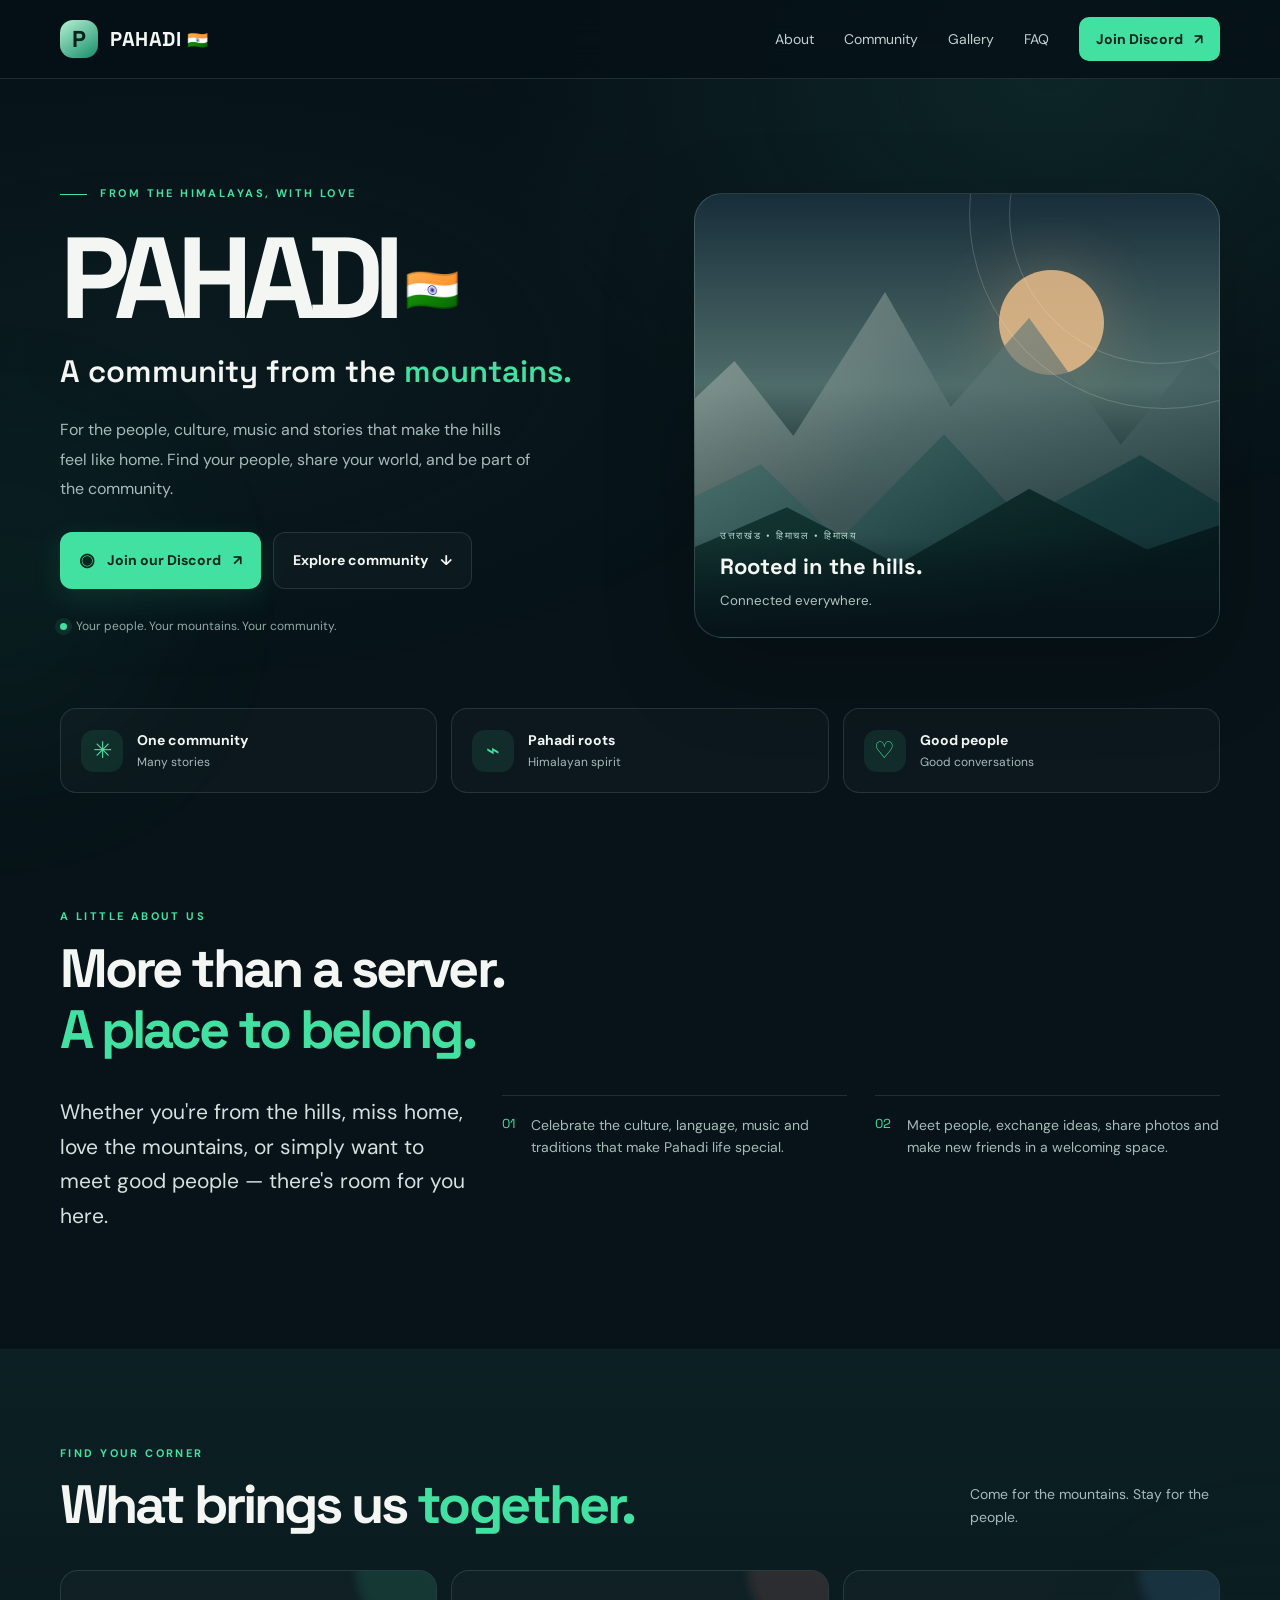
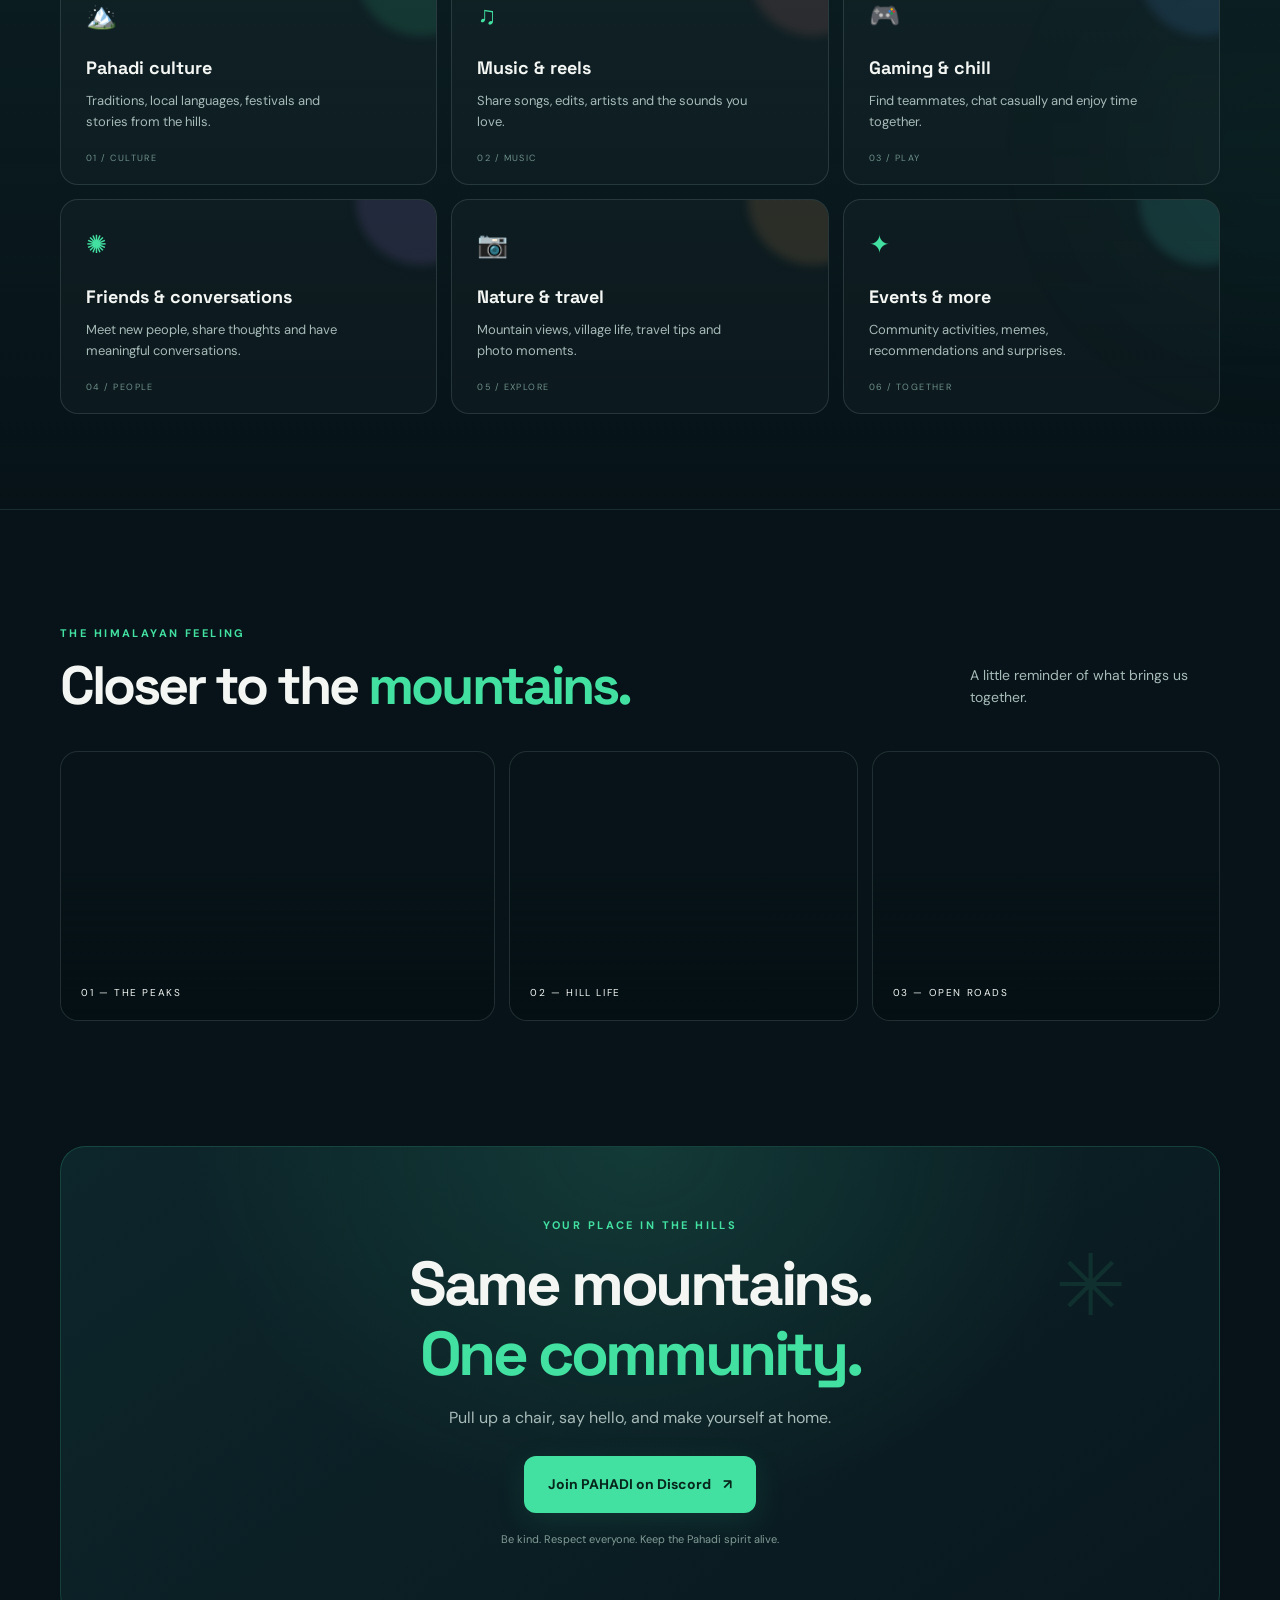
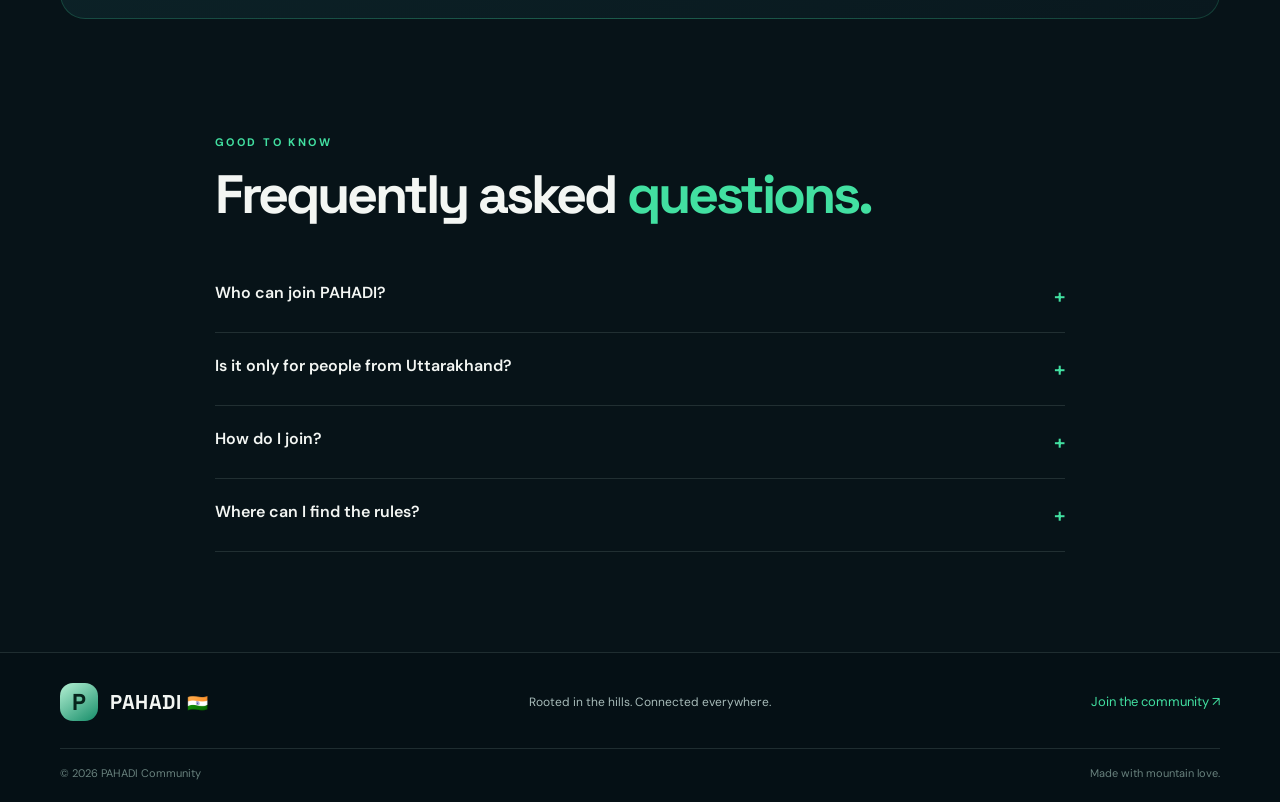
==== index.html @ 79a739f1 "Add files via upload" ====
<!doctype html>
<html lang="en">
<head>
  <meta charset="utf-8">
  <meta name="viewport" content="width=device-width, initial-scale=1">
  <title>PAHADI 🇮🇳 — A Community from the Mountains</title>
  <meta name="description" content="Join PAHADI 🇮🇳, a friendly Discord community for people who love Pahadi culture, the Himalayas, music, gaming, and good conversations.">
  <meta name="keywords" content="Pahadi Discord, Pahadi community, Uttarakhand Discord, Himachal community, Himalayan culture, Indian Discord server">
  <meta name="author" content="PAHADI Community">
  <meta name="theme-color" content="#07151b">
  <meta name="robots" content="index, follow">
  <link rel="canonical" href="https://YOUR-USERNAME.github.io/YOUR-REPOSITORY/">
  <meta property="og:type" content="website">
  <meta property="og:title" content="PAHADI 🇮🇳 — A Community from the Mountains">
  <meta property="og:description" content="Same people. Same mountains. One community. Join PAHADI on Discord.">
  <meta property="og:url" content="https://YOUR-USERNAME.github.io/YOUR-REPOSITORY/">
  <meta property="og:image" content="https://images.unsplash.com/photo-1464822759023-fed622ff2c3b?auto=format&fit=crop&w=1200&q=85">
  <meta name="twitter:card" content="summary_large_image">
  <link rel="preconnect" href="https://images.unsplash.com">
  <link rel="preconnect" href="https://fonts.googleapis.com">
  <link rel="preconnect" href="https://fonts.gstatic.com" crossorigin>
  <link href="https://fonts.googleapis.com/css2?family=DM+Sans:wght@400;500;600;700&family=Space+Grotesk:wght@400;500;600;700&display=swap" rel="stylesheet">
  <link rel="stylesheet" href="style.css">
  <script type="application/ld+json">
  {
    "@context":"https://schema.org",
    "@type":"Organization",
    "name":"PAHADI Discord Community",
    "description":"A community for people who love Pahadi culture, the Himalayas, music, gaming, and friendly conversations.",
    "url":"https://YOUR-USERNAME.github.io/YOUR-REPOSITORY/",
    "sameAs":["https://discord.gg/pahadi"]
  }
  </script>
</head>
<body>
  <div class="ambient ambient-one"></div><div class="ambient ambient-two"></div>
  <header class="nav-wrap">
    <nav class="nav container" aria-label="Main navigation">
      <a class="brand" href="#home" aria-label="PAHADI home">
        <span class="brand-mark">P</span><span>PAHADI <span class="flag">🇮🇳</span></span>
      </a>
      <button class="menu-toggle" aria-label="Toggle navigation" aria-expanded="false">☰</button>
      <div class="nav-links">
        <a href="#about">About</a><a href="#community">Community</a><a href="#gallery">Gallery</a><a href="#faq">FAQ</a>
        <a class="nav-join" href="https://discord.gg/pahadi" target="_blank" rel="noopener noreferrer">Join Discord <span>↗</span></a>
      </div>
    </nav>
  </header>

  <main>
    <section class="hero container" id="home">
      <div class="hero-copy">
        <div class="eyebrow"><span class="eyebrow-line"></span> FROM THE HIMALAYAS, WITH LOVE</div>
        <h1>PAHADI<span class="hero-flag"> 🇮🇳</span></h1>
        <p class="hero-subtitle">A community from the <span>mountains.</span></p>
        <p class="hero-text">For the people, culture, music and stories that make the hills feel like home. Find your people, share your world, and be part of the community.</p>
        <div class="hero-actions">
          <a class="button button-primary" href="https://discord.gg/pahadi" target="_blank" rel="noopener noreferrer"><span class="discord-icon">◉</span> Join our Discord <span>↗</span></a>
          <a class="button button-ghost" href="#about">Explore community <span>↓</span></a>
        </div>
        <div class="hero-note"><span class="pulse-dot"></span> Your people. Your mountains. Your community.</div>
      </div>
      <div class="hero-art" role="img" aria-label="Illustration of Himalayan mountains at dusk">
        <div class="sun"></div><div class="mountain mountain-back"></div><div class="mountain mountain-mid"></div><div class="mountain mountain-front"></div>
        <div class="forest"></div>
        <div class="hero-art-label"><span>उत्तराखंड • हिमाचल • हिमालय</span><strong>Rooted in the hills.</strong><small>Connected everywhere.</small></div>
        <div class="art-orbit orbit-one"></div><div class="art-orbit orbit-two"></div>
      </div>
      <div class="hero-bottom">
        <div><span class="stat-icon">✳</span><span><strong>One community</strong><small>Many stories</small></span></div>
        <div><span class="stat-icon">⌁</span><span><strong>Pahadi roots</strong><small>Himalayan spirit</small></span></div>
        <div><span class="stat-icon">♡</span><span><strong>Good people</strong><small>Good conversations</small></span></div>
      </div>
    </section>

    <section class="section container" id="about">
      <div class="section-heading"><div class="eyebrow">A LITTLE ABOUT US</div><h2>More than a server.<br><span>A place to belong.</span></h2></div>
      <div class="about-grid">
        <p class="about-lead">Whether you're from the hills, miss home, love the mountains, or simply want to meet good people — there's room for you here.</p>
        <div class="about-detail"><span class="detail-number">01</span><p>Celebrate the culture, language, music and traditions that make Pahadi life special.</p></div>
        <div class="about-detail"><span class="detail-number">02</span><p>Meet people, exchange ideas, share photos and make new friends in a welcoming space.</p></div>
      </div>
    </section>

    <section class="section community-section" id="community">
      <div class="container">
        <div class="section-heading section-heading-row"><div><div class="eyebrow">FIND YOUR CORNER</div><h2>What brings us <span>together.</span></h2></div><p>Come for the mountains. Stay for the people.</p></div>
        <div class="feature-grid">
          <article class="feature-card feature-culture"><span class="feature-emoji">🏔️</span><h3>Pahadi culture</h3><p>Traditions, local languages, festivals and stories from the hills.</p><span class="feature-index">01 / CULTURE</span></article>
          <article class="feature-card feature-music"><span class="feature-emoji">♫</span><h3>Music & reels</h3><p>Share songs, edits, artists and the sounds you love.</p><span class="feature-index">02 / MUSIC</span></article>
          <article class="feature-card feature-gaming"><span class="feature-emoji">🎮</span><h3>Gaming & chill</h3><p>Find teammates, chat casually and enjoy time together.</p><span class="feature-index">03 / PLAY</span></article>
          <article class="feature-card feature-friends"><span class="feature-emoji">✺</span><h3>Friends & conversations</h3><p>Meet new people, share thoughts and have meaningful conversations.</p><span class="feature-index">04 / PEOPLE</span></article>
          <article class="feature-card feature-nature"><span class="feature-emoji">📷</span><h3>Nature & travel</h3><p>Mountain views, village life, travel tips and photo moments.</p><span class="feature-index">05 / EXPLORE</span></article>
          <article class="feature-card feature-events"><span class="feature-emoji">✦</span><h3>Events & more</h3><p>Community activities, memes, recommendations and surprises.</p><span class="feature-index">06 / TOGETHER</span></article>
        </div>
      </div>
    </section>

    <section class="gallery-section section container" id="gallery">
      <div class="section-heading section-heading-row"><div><div class="eyebrow">THE HIMALAYAN FEELING</div><h2>Closer to the <span>mountains.</span></h2></div><p>A little reminder of what brings us together.</p></div>
      <div class="gallery-grid">
        <div class="gallery-photo photo-one"><span>01 — THE PEAKS</span></div>
        <div class="gallery-photo photo-two"><span>02 — HILL LIFE</span></div>
        <div class="gallery-photo photo-three"><span>03 — OPEN ROADS</span></div>
      </div>
    </section>

    <section class="join-section container">
      <div class="join-card">
        <div class="join-decoration">✳</div><div class="eyebrow">YOUR PLACE IN THE HILLS</div>
        <h2>Same mountains.<br><span>One community.</span></h2>
        <p>Pull up a chair, say hello, and make yourself at home.</p>
        <a class="button button-primary button-large" href="https://discord.gg/pahadi" target="_blank" rel="noopener noreferrer">Join PAHADI on Discord <span>↗</span></a>
        <small>Be kind. Respect everyone. Keep the Pahadi spirit alive.</small>
      </div>
    </section>

    <section class="section container faq-section" id="faq">
      <div class="section-heading"><div class="eyebrow">GOOD TO KNOW</div><h2>Frequently asked <span>questions.</span></h2></div>
      <details><summary>Who can join PAHADI?</summary><p>Anyone who respects the community and wants to connect around Pahadi culture, the Himalayas, music, gaming or friendly conversation.</p></details>
      <details><summary>Is it only for people from Uttarakhand?</summary><p>No. People from any region are welcome, as long as they follow the server rules and treat others respectfully.</p></details>
      <details><summary>How do I join?</summary><p>Use any “Join Discord” button on this page to open the PAHADI invite.</p></details>
      <details><summary>Where can I find the rules?</summary><p>Join the server and check its rules or information channels before participating.</p></details>
    </section>
  </main>

  <footer class="footer">
    <div class="container footer-inner"><a class="brand" href="#home"><span class="brand-mark">P</span><span>PAHADI <span class="flag">🇮🇳</span></span></a><p>Rooted in the hills. Connected everywhere.</p><a href="https://discord.gg/pahadi" target="_blank" rel="noopener noreferrer">Join the community ↗</a></div>
    <div class="container footer-bottom"><span>© <span id="year"></span> PAHADI Community</span><span>Made with mountain love.</span></div>
  </footer>
  <script src="script.js"></script>
</body>
</html>
---- style.css ----
:root{--bg:#071318;--panel:#0d2025;--panel2:#10282d;--text:#f3f6f3;--muted:#a7bbb9;--green:#42e0a1;--green2:#a5f3ce;--line:rgba(210,240,229,.13);--display:"Space Grotesk",sans-serif;--body:"DM Sans",sans-serif}
*{box-sizing:border-box}html{scroll-behavior:smooth;scroll-padding-top:90px}body{margin:0;background:var(--bg);color:var(--text);font-family:var(--body);line-height:1.6;overflow-x:hidden}body:before{content:"";position:fixed;inset:0;z-index:-2;pointer-events:none;background:radial-gradient(ellipse at 82% 8%,rgba(38,104,95,.22),transparent 38%),radial-gradient(ellipse at 12% 40%,rgba(29,83,79,.13),transparent 42%)}a{color:inherit;text-decoration:none}.container{width:min(1160px,calc(100% - 48px));margin-inline:auto}.nav-wrap{position:sticky;top:0;z-index:10;background:rgba(5,17,22,.82);backdrop-filter:blur(18px);border-bottom:1px solid var(--line)}.nav{height:78px;display:flex;align-items:center;justify-content:space-between;gap:24px}.brand{display:inline-flex;align-items:center;gap:12px;font-family:var(--display);font-weight:700;font-size:20px;letter-spacing:.03em;white-space:nowrap}.brand-mark{display:grid;place-items:center;width:38px;height:38px;border-radius:13px;background:linear-gradient(145deg,#b5f1d4,#168d69);color:#07241c;font-size:23px}.flag{font-size:.85em}.nav-links{display:flex;align-items:center;gap:30px;color:#c2d1cf;font-size:14px}.nav-links>a:not(.nav-join):hover,.footer a:hover{color:var(--green)}.nav-join{padding:11px 17px;border-radius:10px;background:var(--green);color:#06251b;font-weight:700}.nav-join span{margin-left:8px}.menu-toggle{display:none;border:1px solid var(--line);background:var(--panel);color:var(--text);font-size:22px;border-radius:10px;padding:7px 12px}.hero{padding-top:84px;display:grid;grid-template-columns:1fr .9fr;column-gap:50px;align-items:center;position:relative}.hero-copy{padding:22px 0 32px}.eyebrow{font-size:11px;font-weight:700;letter-spacing:.22em;color:var(--green);text-transform:uppercase}.eyebrow-line{display:inline-block;width:27px;height:1px;background:var(--green);vertical-align:middle;margin-right:8px}.hero h1{font-family:var(--display);font-size:clamp(64px,9vw,116px);line-height:.98;letter-spacing:-.085em;margin:20px 0 12px;font-weight:700}.hero-flag{font-size:.38em;vertical-align:middle;letter-spacing:0}.hero-subtitle{font-family:var(--display);font-size:clamp(21px,3vw,31px);font-weight:600;margin:0 0 18px}.hero-subtitle span,.section-heading h2 span,.join-card h2 span{color:var(--green)}.hero-text{max-width:470px;color:var(--muted);font-size:16px;line-height:1.85}.hero-actions{display:flex;flex-wrap:wrap;gap:12px;margin-top:28px}.button{display:inline-flex;align-items:center;justify-content:center;gap:12px;border-radius:12px;padding:14px 19px;font-size:14px;font-weight:700;transition:transform .2s,background .2s,border-color .2s}.button:hover{transform:translateY(-3px)}.button-primary{background:var(--green);color:#06251b;box-shadow:0 8px 30px rgba(66,224,161,.12)}.button-primary:hover{background:var(--green2)}.button-ghost{border:1px solid var(--line);background:rgba(255,255,255,.025)}.button-ghost:hover{border-color:rgba(66,224,161,.5)}.discord-icon{font-size:18px}.hero-note{display:flex;align-items:center;gap:9px;color:#91aaa6;font-size:12px;margin-top:28px}.pulse-dot{width:7px;height:7px;border-radius:50%;background:var(--green);box-shadow:0 0 0 5px rgba(66,224,161,.1)}.hero-art{height:445px;position:relative;overflow:hidden;border-radius:28px;border:1px solid rgba(201,239,226,.18);background:linear-gradient(180deg,#182e3b 0%,#52716e 43%,#172d2c 72%,#071318 100%);isolation:isolate;box-shadow:0 30px 90px rgba(0,0,0,.22)}.hero-art:before{content:"";position:absolute;inset:0;background:linear-gradient(180deg,rgba(5,15,22,.05),rgba(5,15,22,.1) 45%,#071318 100%),url("https://images.unsplash.com/photo-1464822759023-fed622ff2c3b?auto=format&fit=crop&w=1200&q=85") center/cover;opacity:.52;z-index:-1}.sun{position:absolute;width:105px;height:105px;border-radius:50%;top:76px;right:22%;background:#f2c18c;filter:blur(.3px);opacity:.82;box-shadow:0 0 70px rgba(255,191,130,.3)}.mountain{position:absolute;bottom:0;left:-10%;width:125%;height:65%;clip-path:polygon(0 100%,0 62%,14% 32%,23% 58%,37% 8%,47% 48%,59% 17%,73% 61%,85% 28%,100% 65%,100% 100%)}.mountain-back{background:linear-gradient(135deg,#c2c7bd,#5d7777 45%,#243e43);opacity:.62;bottom:80px}.mountain-mid{height:52%;background:linear-gradient(150deg,#587d78,#173b3c 60%,#0c262c);clip-path:polygon(0 100%,0 50%,18% 25%,30% 58%,46% 12%,58% 49%,76% 21%,100% 63%,100% 100%)}.mountain-front{height:38%;background:linear-gradient(160deg,#17413a,#06191c 70%);clip-path:polygon(0 100%,0 60%,22% 23%,39% 57%,59% 12%,77% 48%,100% 18%,100% 100%)}.forest{position:absolute;bottom:0;width:100%;height:23%;background:linear-gradient(0deg,#061318,transparent);border-radius:0 0 28px 28px}.hero-art-label{position:absolute;bottom:26px;left:25px;right:25px;display:flex;flex-direction:column;gap:5px}.hero-art-label span{font-size:10px;letter-spacing:.16em;color:#b3d5cb}.hero-art-label strong{font-family:var(--display);font-size:22px}.hero-art-label small{color:#b3c5c1}.art-orbit{position:absolute;border:1px solid rgba(255,255,255,.18);border-radius:50%;width:300px;height:300px;right:-90px;top:-130px}.orbit-two{width:390px;height:390px;right:-140px;top:-175px}.hero-bottom{grid-column:1/-1;display:grid;grid-template-columns:repeat(3,1fr);gap:14px;margin-top:40px}.hero-bottom>div{display:flex;align-items:center;gap:14px;padding:20px;border:1px solid var(--line);border-radius:16px;background:rgba(255,255,255,.025)}.stat-icon{width:42px;height:42px;border-radius:13px;display:grid;place-items:center;background:rgba(66,224,161,.1);color:var(--green);font-size:23px}.hero-bottom strong,.hero-bottom small{display:block}.hero-bottom strong{font-size:14px}.hero-bottom small{color:var(--muted);font-size:12px;margin-top:2px}.section{padding-top:115px;padding-bottom:15px}.section-heading{margin-bottom:35px}.section-heading h2,.join-card h2{font-family:var(--display);font-size:clamp(34px,5vw,54px);letter-spacing:-.055em;line-height:1.13;margin:12px 0 0}.about-grid{display:grid;grid-template-columns:1.2fr 1fr 1fr;gap:28px;align-items:start}.about-lead{font-size:21px;line-height:1.65;color:#d4e1de;margin:0;max-width:410px}.about-detail{display:flex;gap:16px;border-top:1px solid var(--line);padding-top:18px;color:var(--muted);font-size:14px}.about-detail p{margin:0}.detail-number{font-family:var(--display);color:var(--green);font-size:13px}.community-section{margin-top:100px;padding:95px 0;background:linear-gradient(180deg,rgba(17,43,46,.55),rgba(7,19,24,.12));border-block:1px solid rgba(210,240,229,.06)}.section-heading-row{display:flex;justify-content:space-between;align-items:end;gap:25px}.section-heading-row>p{max-width:250px;color:var(--muted);font-size:14px;margin:0 0 7px}.feature-grid{display:grid;grid-template-columns:repeat(3,1fr);gap:14px}.feature-card{position:relative;min-height:215px;padding:25px;border:1px solid var(--line);border-radius:18px;background:rgba(255,255,255,.025);overflow:hidden;transition:transform .25s,border-color .25s}.feature-card:hover{transform:translateY(-5px);border-color:rgba(66,224,161,.35)}.feature-card:after{content:"";position:absolute;width:130px;height:130px;border-radius:50%;right:-50px;top:-65px;background:var(--glow,rgba(66,224,161,.08));filter:blur(5px)}.feature-culture{--glow:rgba(66,224,161,.12)}.feature-music{--glow:rgba(235,133,121,.13)}.feature-gaming{--glow:rgba(96,161,245,.13)}.feature-friends{--glow:rgba(174,133,246,.13)}.feature-nature{--glow:rgba(244,171,94,.13)}.feature-events{--glow:rgba(78,211,210,.13)}.feature-emoji{font-size:25px;color:var(--green)}.feature-card h3{font-family:var(--display);font-size:18px;margin:18px 0 8px}.feature-card p{color:var(--muted);font-size:13px;max-width:270px;margin:0 0 25px}.feature-index{position:absolute;bottom:19px;left:25px;font-size:9px;letter-spacing:.16em;color:#6f918b}.gallery-grid{display:grid;grid-template-columns:1.25fr 1fr 1fr;gap:14px}.gallery-photo{min-height:270px;border-radius:18px;position:relative;overflow:hidden;background-size:cover;background-position:center;border:1px solid var(--line)}.gallery-photo:after{content:"";position:absolute;inset:0;background:linear-gradient(0deg,rgba(4,15,19,.8),transparent 55%)}.photo-one{background-image:url("https://images.unsplash.com/photo-1464822759023-fed622ff2c3b?auto=format&fit=crop&w=900&q=85")}.photo-two{background-image:url("https://images.unsplash.com/photo-1472396961693-142e6e269027?auto=format&fit=crop&w=800&q=85")}.photo-three{background-image:url("https://images.unsplash.com/photo-1500530855697-b586d89ba3ee?auto=format&fit=crop&w=800&q=85")}.gallery-photo span{position:absolute;bottom:19px;left:20px;z-index:1;font-size:10px;letter-spacing:.16em}.join-section{padding-top:110px}.join-card{position:relative;text-align:center;padding:70px 24px;border:1px solid rgba(66,224,161,.2);border-radius:25px;background:radial-gradient(ellipse at 50% 0%,rgba(66,224,161,.13),transparent 55%),linear-gradient(145deg,#0d262b,#09181e);overflow:hidden}.join-decoration{position:absolute;right:8%;top:15%;font-size:85px;color:rgba(66,224,161,.1)}.join-card h2{font-size:clamp(38px,6vw,62px);margin:15px 0}.join-card p{color:var(--muted);margin:0 0 26px}.button-large{padding:17px 24px}.join-card>small{display:block;color:#819c96;margin-top:18px;font-size:11px}.faq-section{max-width:850px;padding-bottom:100px}.faq-section details{border-bottom:1px solid var(--line);padding:20px 0}.faq-section summary{cursor:pointer;font-weight:600;list-style:none;display:flex;justify-content:space-between;gap:20px}.faq-section summary:after{content:"+";color:var(--green);font-size:20px}.faq-section details[open] summary:after{content:"−"}.faq-section details p{color:var(--muted);font-size:14px;max-width:700px;margin:14px 0 0}.footer{border-top:1px solid var(--line);background:#051015;padding:28px 0 20px}.footer-inner{display:flex;align-items:center;justify-content:space-between;gap:20px}.footer-inner p{color:var(--muted);font-size:12px}.footer-inner>a:last-child{font-size:13px;color:var(--green)}.footer-bottom{display:flex;justify-content:space-between;gap:20px;border-top:1px solid var(--line);margin-top:24px;padding-top:16px;color:#68817d;font-size:11px}.ambient{position:absolute;width:300px;height:300px;filter:blur(100px);opacity:.06;pointer-events:none;z-index:-1;border-radius:50%;background:var(--green)}.ambient-one{top:450px;left:-150px}.ambient-two{top:1600px;right:-150px}
@media(max-width:850px){.nav-links{gap:18px}.hero{grid-template-columns:1fr;gap:28px;padding-top:55px}.hero-copy{padding-bottom:0}.hero-art{height:370px}.hero-bottom{margin-top:25px}.about-grid{grid-template-columns:1fr 1fr}.about-lead{grid-column:1/-1;max-width:600px}.feature-grid{grid-template-columns:repeat(2,1fr)}.gallery-photo{min-height:220px}.section{padding-top:85px}}
@media(max-width:620px){.container{width:min(100% - 32px,1160px)}.nav{height:68px}.brand{font-size:17px}.brand-mark{width:34px;height:34px}.menu-toggle{display:block}.nav-links{display:none;position:absolute;top:68px;left:0;right:0;padding:20px 24px 24px;background:rgba(5,17,22,.98);border-bottom:1px solid var(--line);flex-direction:column;align-items:stretch;gap:18px}.nav-links.open{display:flex}.nav-links>a{padding:5px 0}.nav-links .nav-join{text-align:center;padding:12px}.hero{padding-top:40px}.hero h1{font-size:clamp(59px,17vw,88px)}.hero-text{font-size:14px}.hero-actions{align-items:stretch}.button{flex:1;padding:13px 12px;font-size:12px}.hero-art{height:310px;border-radius:20px}.sun{width:75px;height:75px;top:65px}.hero-bottom{grid-template-columns:1fr;gap:9px}.hero-bottom>div{padding:13px 16px}.section{padding-top:75px}.section-heading h2{font-size:37px}.about-grid{grid-template-columns:1fr;gap:20px}.about-lead{font-size:18px}.community-section{margin-top:65px;padding:70px 0}.section-heading-row{align-items:start;flex-direction:column;gap:12px}.section-heading-row>p{margin:0}.feature-grid{grid-template-columns:1fr}.feature-card{min-height:185px}.gallery-grid{grid-template-columns:1fr 1fr}.gallery-photo{min-height:190px}.photo-one{grid-column:1/-1;min-height:230px}.join-section{padding-top:75px}.join-card{padding:54px 18px}.join-decoration{right:0;top:5%;font-size:55px}.join-card p{font-size:14px}.faq-section{padding-bottom:70px}.footer-inner{align-items:flex-start;flex-direction:column;gap:10px}.footer-inner p{margin:0}.footer-bottom{font-size:10px}}
@media(prefers-reduced-motion:reduce){html{scroll-behavior:auto}*,*:before,*:after{transition:none!important}}
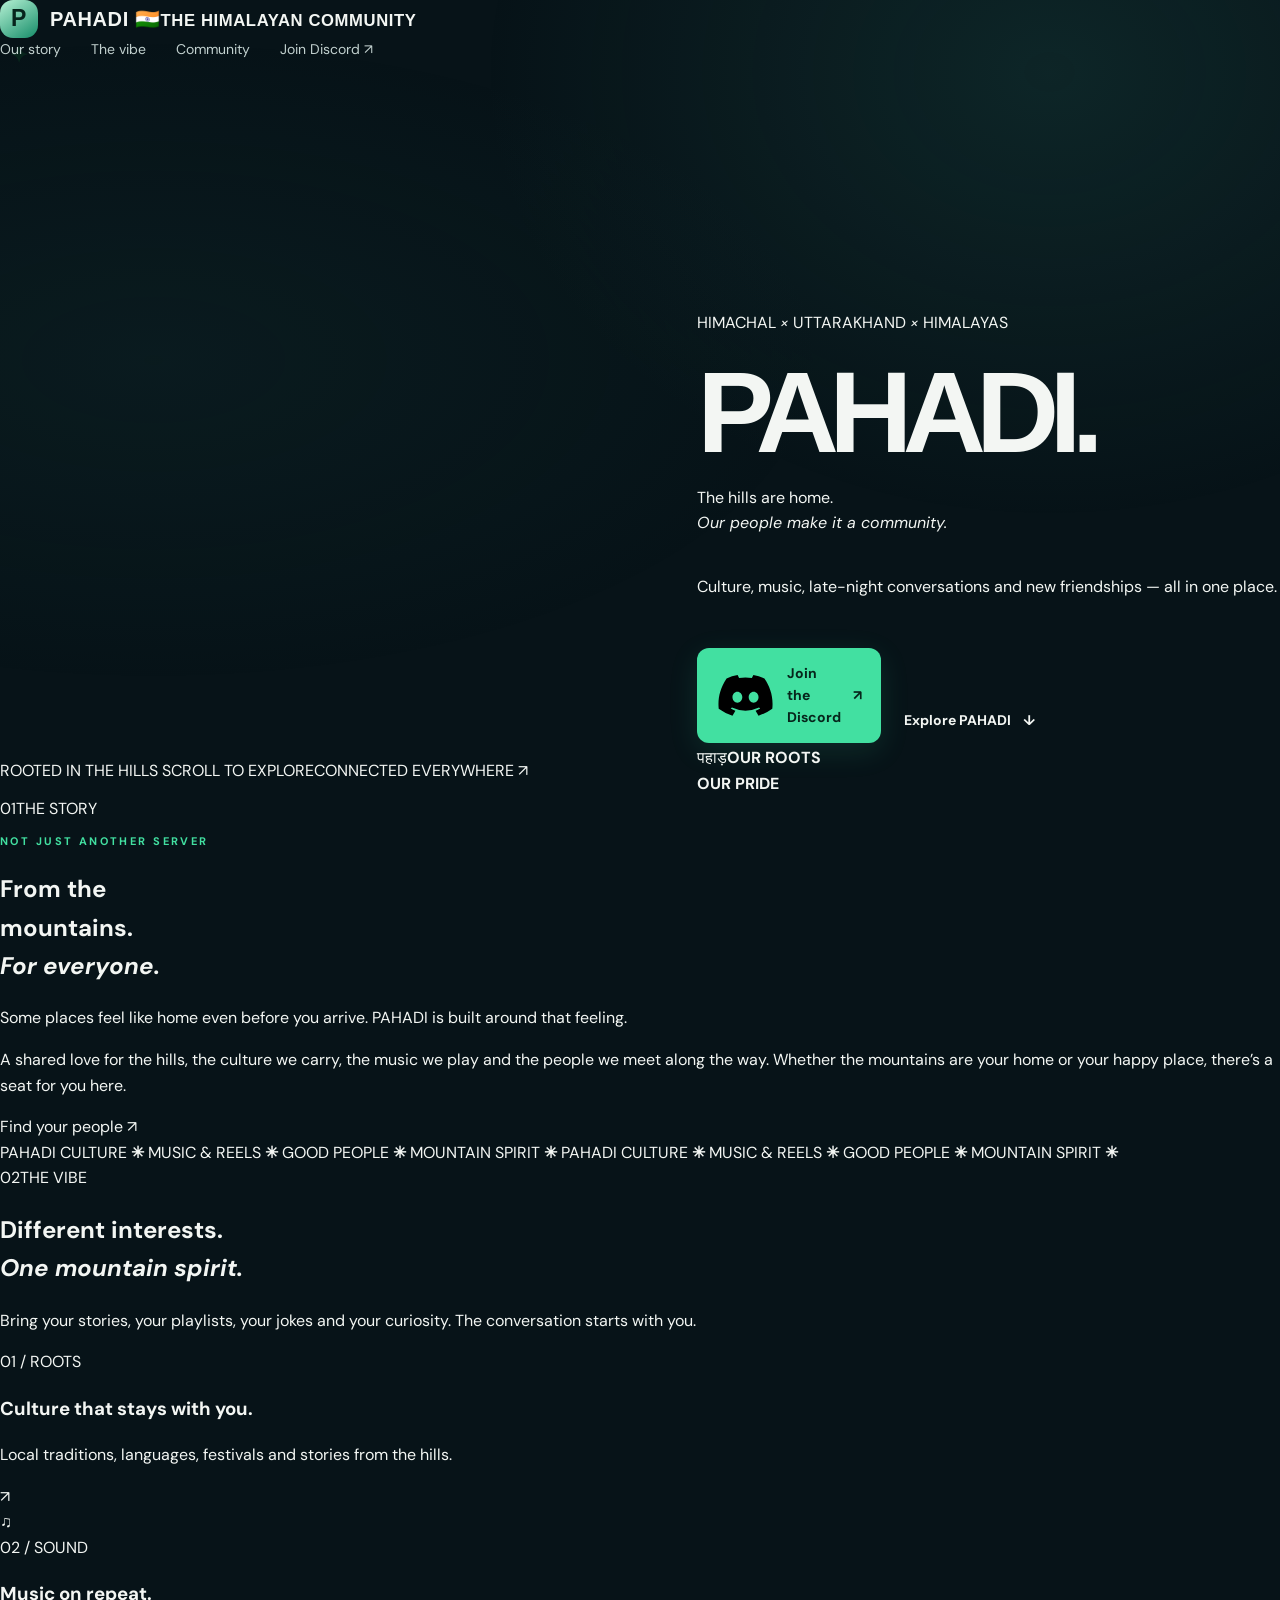
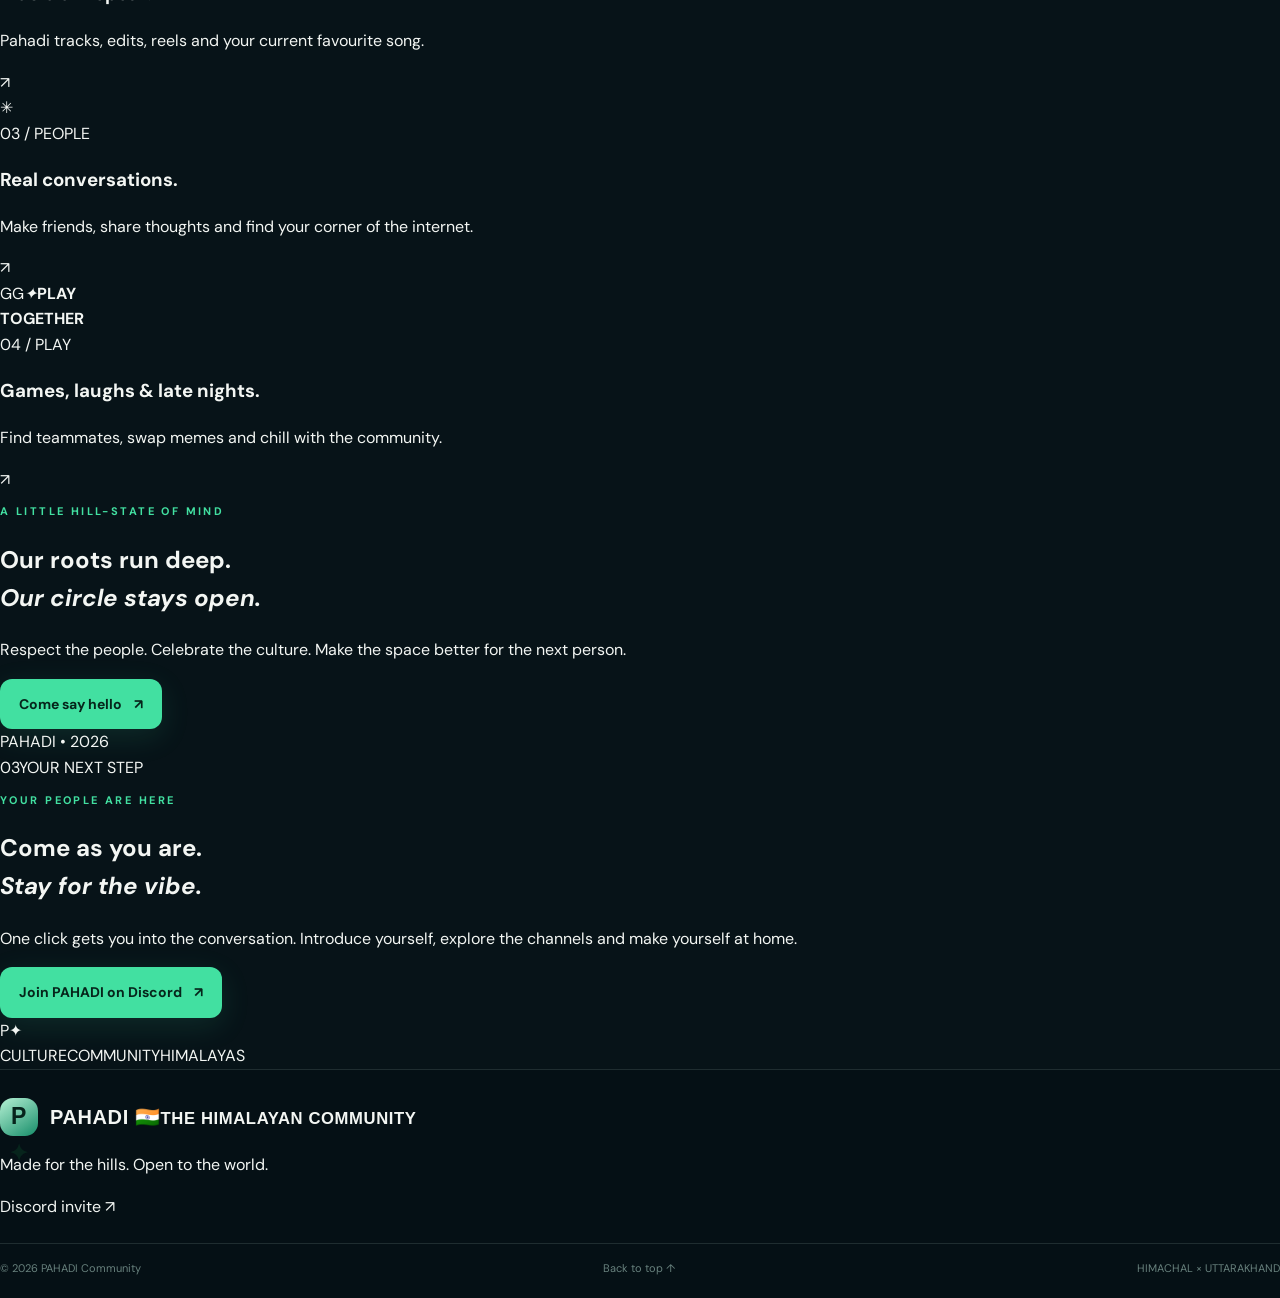
==== commit a775b558: "Add files via upload" ====
--- a/index.html
+++ b/index.html
@@ -1,133 +1,93 @@
 <!doctype html>
 <html lang="en">
 <head>
-  <meta charset="utf-8">
-  <meta name="viewport" content="width=device-width, initial-scale=1">
-  <title>PAHADI 🇮🇳 — A Community from the Mountains</title>
-  <meta name="description" content="Join PAHADI 🇮🇳, a friendly Discord community for people who love Pahadi culture, the Himalayas, music, gaming, and good conversations.">
-  <meta name="keywords" content="Pahadi Discord, Pahadi community, Uttarakhand Discord, Himachal community, Himalayan culture, Indian Discord server">
-  <meta name="author" content="PAHADI Community">
-  <meta name="theme-color" content="#07151b">
-  <meta name="robots" content="index, follow">
-  <link rel="canonical" href="https://YOUR-USERNAME.github.io/YOUR-REPOSITORY/">
-  <meta property="og:type" content="website">
-  <meta property="og:title" content="PAHADI 🇮🇳 — A Community from the Mountains">
-  <meta property="og:description" content="Same people. Same mountains. One community. Join PAHADI on Discord.">
-  <meta property="og:url" content="https://YOUR-USERNAME.github.io/YOUR-REPOSITORY/">
-  <meta property="og:image" content="https://images.unsplash.com/photo-1464822759023-fed622ff2c3b?auto=format&fit=crop&w=1200&q=85">
-  <meta name="twitter:card" content="summary_large_image">
-  <link rel="preconnect" href="https://images.unsplash.com">
-  <link rel="preconnect" href="https://fonts.googleapis.com">
-  <link rel="preconnect" href="https://fonts.gstatic.com" crossorigin>
-  <link href="https://fonts.googleapis.com/css2?family=DM+Sans:wght@400;500;600;700&family=Space+Grotesk:wght@400;500;600;700&display=swap" rel="stylesheet">
-  <link rel="stylesheet" href="style.css">
-  <script type="application/ld+json">
-  {
-    "@context":"https://schema.org",
-    "@type":"Organization",
-    "name":"PAHADI Discord Community",
-    "description":"A community for people who love Pahadi culture, the Himalayas, music, gaming, and friendly conversations.",
-    "url":"https://YOUR-USERNAME.github.io/YOUR-REPOSITORY/",
-    "sameAs":["https://discord.gg/pahadi"]
-  }
-  </script>
+<meta charset="utf-8">
+<meta name="viewport" content="width=device-width, initial-scale=1">
+<title>PAHADI 🇮🇳 — The Community of Himalayas</title>
+<meta name="description" content="Meet PAHADI 🇮🇳 — a Discord community inspired by Himalayan culture, music, gaming, friendship and the spirit of the hills.">
+<meta name="keywords" content="Pahadi Discord, Pahadi community, Uttarakhand Discord, Himachal Discord, Himalayan culture, Pahadi server">
+<meta name="author" content="PAHADI Community">
+<meta name="theme-color" content="#0b100e">
+<meta name="robots" content="index, follow">
+<link rel="canonical" href="https://scaryoz.github.io/pahadi-community/">
+<meta property="og:type" content="website">
+<meta property="og:title" content="PAHADI 🇮🇳 — The Community of Himalayas">
+<meta property="og:description" content="A community from the mountains. Join PAHADI on Discord.">
+<meta property="og:url" content="https://scaryoz.github.io/pahadi-community/">
+<meta property="og:image" content="https://scaryoz.github.io/pahadi-community/assets/pahadi-poster.jpg">
+<meta name="twitter:card" content="summary_large_image">
+<link rel="preload" as="image" href="assets/pahadi-poster.jpg">
+<link rel="preconnect" href="https://fonts.googleapis.com">
+<link rel="preconnect" href="https://fonts.gstatic.com" crossorigin>
+<link href="https://fonts.googleapis.com/css2?family=DM+Sans:wght@400;500;600;700&family=Manrope:wght@400;500;600;700;800&display=swap" rel="stylesheet">
+<link rel="stylesheet" href="style.css">
+<script type="application/ld+json">
+{"@context":"https://schema.org","@type":"Organization","name":"PAHADI Discord Community","description":"A community inspired by Himalayan culture, music, gaming and friendship.","url":"https://scaryoz.github.io/pahadi-community/","sameAs":["https://discord.gg/pahadi"]}
+</script>
 </head>
 <body>
-  <div class="ambient ambient-one"></div><div class="ambient ambient-two"></div>
-  <header class="nav-wrap">
-    <nav class="nav container" aria-label="Main navigation">
-      <a class="brand" href="#home" aria-label="PAHADI home">
-        <span class="brand-mark">P</span><span>PAHADI <span class="flag">🇮🇳</span></span>
+<div class="noise" aria-hidden="true"></div>
+<header class="site-header">
+  <a class="brand" href="#home" aria-label="PAHADI home"><span class="brand-mark">P<span>✦</span></span><span class="brand-name">PAHADI <b>🇮🇳</b><small>THE HIMALAYAN COMMUNITY</small></span></a>
+  <button class="menu-toggle" aria-label="Open navigation" aria-expanded="false"><span></span><span></span></button>
+  <nav class="nav-links" aria-label="Main navigation">
+    <a href="#story">Our story</a><a href="#vibe">The vibe</a><a href="#community">Community</a>
+    <a class="nav-cta" href="https://discord.gg/pahadi" target="_blank" rel="noopener noreferrer">Join Discord <span>↗</span></a>
+  </nav>
+</header>
+<main>
+<section class="hero" id="home">
+  <video class="hero-video" autoplay muted loop playsinline poster="assets/pahadi-poster.jpg" aria-label="PAHADI mountain banner video">
+    <source src="assets/pahadi-banner.mp4" type="video/mp4">
+  </video>
+  <div class="hero-shade"></div><div class="hero-grid"></div>
+  <div class="hero-content reveal">
+    <p class="kicker"><span class="live-dot"></span> HIMACHAL <i>×</i> UTTARAKHAND <i>×</i> HIMALAYAS</p>
+    <h1>PAHADI<span class="title-dot">.</span></h1>
+    <p class="hero-tagline">The hills are home.<br><em>Our people make it a community.</em></p>
+    <p class="hero-copy">Culture, music, late-night conversations and new friendships — all in one place.</p>
+    <div class="hero-buttons">
+      <a class="button button-primary" href="https://discord.gg/pahadi" target="_blank" rel="noopener noreferrer">
+        <svg viewBox="0 0 24 24" aria-hidden="true"><path d="M19.7 5.1a18.2 18.2 0 0 0-4.5-1.4l-.6 1.2a16.7 16.7 0 0 0-5.2 0l-.6-1.2a18.2 18.2 0 0 0-4.5 1.4C1.5 9.3.7 13.4 1.1 17.4a18.4 18.4 0 0 0 5.6 2.8l1.2-2a12 12 0 0 1-1.9-.9l.5-.4a13 13 0 0 0 11 0l.5.4a12 12 0 0 1-1.9.9l1.2 2a18.4 18.4 0 0 0 5.6-2.8c.5-4.7-.8-8.8-3.2-12.3ZM8.7 14.9c-1.1 0-2-1-2-2.2s.9-2.2 2-2.2 2 1 2 2.2-.9 2.2-2 2.2Zm6.6 0c-1.1 0-2-1-2-2.2s.9-2.2 2-2.2 2 1 2 2.2-.9 2.2-2 2.2Z"/></svg>
+        Join the Discord <span>↗</span>
       </a>
-      <button class="menu-toggle" aria-label="Toggle navigation" aria-expanded="false">☰</button>
-      <div class="nav-links">
-        <a href="#about">About</a><a href="#community">Community</a><a href="#gallery">Gallery</a><a href="#faq">FAQ</a>
-        <a class="nav-join" href="https://discord.gg/pahadi" target="_blank" rel="noopener noreferrer">Join Discord <span>↗</span></a>
-      </div>
-    </nav>
-  </header>
+      <a class="button button-glass" href="#story">Explore PAHADI <span>↓</span></a>
+    </div>
+  </div>
+  <div class="hero-bottomline"><span>ROOTED IN THE HILLS</span><span class="scroll-cue"><i></i> SCROLL TO EXPLORE</span><span>CONNECTED EVERYWHERE ↗</span></div>
+  <div class="hero-stamp" aria-hidden="true"><span>पहाड़</span><b>OUR ROOTS<br>OUR PRIDE</b></div>
+</section>
 
-  <main>
-    <section class="hero container" id="home">
-      <div class="hero-copy">
-        <div class="eyebrow"><span class="eyebrow-line"></span> FROM THE HIMALAYAS, WITH LOVE</div>
-        <h1>PAHADI<span class="hero-flag"> 🇮🇳</span></h1>
-        <p class="hero-subtitle">A community from the <span>mountains.</span></p>
-        <p class="hero-text">For the people, culture, music and stories that make the hills feel like home. Find your people, share your world, and be part of the community.</p>
-        <div class="hero-actions">
-          <a class="button button-primary" href="https://discord.gg/pahadi" target="_blank" rel="noopener noreferrer"><span class="discord-icon">◉</span> Join our Discord <span>↗</span></a>
-          <a class="button button-ghost" href="#about">Explore community <span>↓</span></a>
-        </div>
-        <div class="hero-note"><span class="pulse-dot"></span> Your people. Your mountains. Your community.</div>
-      </div>
-      <div class="hero-art" role="img" aria-label="Illustration of Himalayan mountains at dusk">
-        <div class="sun"></div><div class="mountain mountain-back"></div><div class="mountain mountain-mid"></div><div class="mountain mountain-front"></div>
-        <div class="forest"></div>
-        <div class="hero-art-label"><span>उत्तराखंड • हिमाचल • हिमालय</span><strong>Rooted in the hills.</strong><small>Connected everywhere.</small></div>
-        <div class="art-orbit orbit-one"></div><div class="art-orbit orbit-two"></div>
-      </div>
-      <div class="hero-bottom">
-        <div><span class="stat-icon">✳</span><span><strong>One community</strong><small>Many stories</small></span></div>
-        <div><span class="stat-icon">⌁</span><span><strong>Pahadi roots</strong><small>Himalayan spirit</small></span></div>
-        <div><span class="stat-icon">♡</span><span><strong>Good people</strong><small>Good conversations</small></span></div>
-      </div>
-    </section>
+<section class="intro section-shell" id="story">
+  <div class="section-index reveal"><span>01</span><span>THE STORY</span></div>
+  <div class="intro-grid">
+    <div class="intro-heading reveal"><p class="eyebrow">NOT JUST ANOTHER SERVER</p><h2>From the<br>mountains.<br><em>For everyone.</em></h2></div>
+    <div class="intro-text reveal"><p class="big-copy">Some places feel like home even before you arrive. PAHADI is built around that feeling.</p><p>A shared love for the hills, the culture we carry, the music we play and the people we meet along the way. Whether the mountains are your home or your happy place, there’s a seat for you here.</p><a class="text-link" href="https://discord.gg/pahadi" target="_blank" rel="noopener noreferrer">Find your people <span>↗</span></a></div>
+  </div>
+  <div class="marquee" aria-label="Pahadi culture, music, people, mountains"><div class="marquee-track"><span>PAHADI CULTURE <b>✳</b> MUSIC & REELS <b>✳</b> GOOD PEOPLE <b>✳</b> MOUNTAIN SPIRIT <b>✳</b> PAHADI CULTURE <b>✳</b> MUSIC & REELS <b>✳</b> GOOD PEOPLE <b>✳</b> MOUNTAIN SPIRIT <b>✳</b></span></div></div>
+</section>
 
-    <section class="section container" id="about">
-      <div class="section-heading"><div class="eyebrow">A LITTLE ABOUT US</div><h2>More than a server.<br><span>A place to belong.</span></h2></div>
-      <div class="about-grid">
-        <p class="about-lead">Whether you're from the hills, miss home, love the mountains, or simply want to meet good people — there's room for you here.</p>
-        <div class="about-detail"><span class="detail-number">01</span><p>Celebrate the culture, language, music and traditions that make Pahadi life special.</p></div>
-        <div class="about-detail"><span class="detail-number">02</span><p>Meet people, exchange ideas, share photos and make new friends in a welcoming space.</p></div>
-      </div>
-    </section>
+<section class="vibe section-shell" id="vibe">
+  <div class="section-top reveal"><div><div class="section-index"><span>02</span><span>THE VIBE</span></div><h2>Different interests.<br><em>One mountain spirit.</em></h2></div><p>Bring your stories, your playlists, your jokes and your curiosity. The conversation starts with you.</p></div>
+  <div class="vibe-grid">
+    <article class="vibe-card vibe-large reveal"><div class="card-art art-culture"><span class="art-sun"></span><span class="art-mountain"></span><span class="art-mountain second"></span></div><div class="card-content"><span class="card-no">01 / ROOTS</span><h3>Culture that stays with you.</h3><p>Local traditions, languages, festivals and stories from the hills.</p></div><span class="card-arrow">↗</span></article>
+    <article class="vibe-card reveal"><div class="card-art art-music"><span class="music-note">♫</span><span class="equalizer"><i></i><i></i><i></i><i></i><i></i><i></i><i></i></span></div><div class="card-content"><span class="card-no">02 / SOUND</span><h3>Music on repeat.</h3><p>Pahadi tracks, edits, reels and your current favourite song.</p></div><span class="card-arrow">↗</span></article>
+    <article class="vibe-card reveal"><div class="card-art art-people"><span class="orbit orbit-a"></span><span class="orbit orbit-b"></span><span class="people-symbol">✳</span></div><div class="card-content"><span class="card-no">03 / PEOPLE</span><h3>Real conversations.</h3><p>Make friends, share thoughts and find your corner of the internet.</p></div><span class="card-arrow">↗</span></article>
+    <article class="vibe-card reveal"><div class="card-art art-play"><span>GG</span><i>✦</i><b>PLAY<br>TOGETHER</b></div><div class="card-content"><span class="card-no">04 / PLAY</span><h3>Games, laughs & late nights.</h3><p>Find teammates, swap memes and chill with the community.</p></div><span class="card-arrow">↗</span></article>
+  </div>
+</section>
 
-    <section class="section community-section" id="community">
-      <div class="container">
-        <div class="section-heading section-heading-row"><div><div class="eyebrow">FIND YOUR CORNER</div><h2>What brings us <span>together.</span></h2></div><p>Come for the mountains. Stay for the people.</p></div>
-        <div class="feature-grid">
-          <article class="feature-card feature-culture"><span class="feature-emoji">🏔️</span><h3>Pahadi culture</h3><p>Traditions, local languages, festivals and stories from the hills.</p><span class="feature-index">01 / CULTURE</span></article>
-          <article class="feature-card feature-music"><span class="feature-emoji">♫</span><h3>Music & reels</h3><p>Share songs, edits, artists and the sounds you love.</p><span class="feature-index">02 / MUSIC</span></article>
-          <article class="feature-card feature-gaming"><span class="feature-emoji">🎮</span><h3>Gaming & chill</h3><p>Find teammates, chat casually and enjoy time together.</p><span class="feature-index">03 / PLAY</span></article>
-          <article class="feature-card feature-friends"><span class="feature-emoji">✺</span><h3>Friends & conversations</h3><p>Meet new people, share thoughts and have meaningful conversations.</p><span class="feature-index">04 / PEOPLE</span></article>
-          <article class="feature-card feature-nature"><span class="feature-emoji">📷</span><h3>Nature & travel</h3><p>Mountain views, village life, travel tips and photo moments.</p><span class="feature-index">05 / EXPLORE</span></article>
-          <article class="feature-card feature-events"><span class="feature-emoji">✦</span><h3>Events & more</h3><p>Community activities, memes, recommendations and surprises.</p><span class="feature-index">06 / TOGETHER</span></article>
-        </div>
-      </div>
-    </section>
+<section class="manifesto">
+  <div class="manifesto-bg"></div><div class="manifesto-content reveal"><p class="eyebrow">A LITTLE HILL-STATE OF MIND</p><h2>Our roots run deep.<br><em>Our circle stays open.</em></h2><p>Respect the people. Celebrate the culture. Make the space better for the next person.</p><a class="button button-primary" href="https://discord.gg/pahadi" target="_blank" rel="noopener noreferrer">Come say hello <span>↗</span></a></div>
+  <div class="manifesto-side">PAHADI • 2026</div>
+</section>
 
-    <section class="gallery-section section container" id="gallery">
-      <div class="section-heading section-heading-row"><div><div class="eyebrow">THE HIMALAYAN FEELING</div><h2>Closer to the <span>mountains.</span></h2></div><p>A little reminder of what brings us together.</p></div>
-      <div class="gallery-grid">
-        <div class="gallery-photo photo-one"><span>01 — THE PEAKS</span></div>
-        <div class="gallery-photo photo-two"><span>02 — HILL LIFE</span></div>
-        <div class="gallery-photo photo-three"><span>03 — OPEN ROADS</span></div>
-      </div>
-    </section>
-
-    <section class="join-section container">
-      <div class="join-card">
-        <div class="join-decoration">✳</div><div class="eyebrow">YOUR PLACE IN THE HILLS</div>
-        <h2>Same mountains.<br><span>One community.</span></h2>
-        <p>Pull up a chair, say hello, and make yourself at home.</p>
-        <a class="button button-primary button-large" href="https://discord.gg/pahadi" target="_blank" rel="noopener noreferrer">Join PAHADI on Discord <span>↗</span></a>
-        <small>Be kind. Respect everyone. Keep the Pahadi spirit alive.</small>
-      </div>
-    </section>
-
-    <section class="section container faq-section" id="faq">
-      <div class="section-heading"><div class="eyebrow">GOOD TO KNOW</div><h2>Frequently asked <span>questions.</span></h2></div>
-      <details><summary>Who can join PAHADI?</summary><p>Anyone who respects the community and wants to connect around Pahadi culture, the Himalayas, music, gaming or friendly conversation.</p></details>
-      <details><summary>Is it only for people from Uttarakhand?</summary><p>No. People from any region are welcome, as long as they follow the server rules and treat others respectfully.</p></details>
-      <details><summary>How do I join?</summary><p>Use any “Join Discord” button on this page to open the PAHADI invite.</p></details>
-      <details><summary>Where can I find the rules?</summary><p>Join the server and check its rules or information channels before participating.</p></details>
-    </section>
-  </main>
-
-  <footer class="footer">
-    <div class="container footer-inner"><a class="brand" href="#home"><span class="brand-mark">P</span><span>PAHADI <span class="flag">🇮🇳</span></span></a><p>Rooted in the hills. Connected everywhere.</p><a href="https://discord.gg/pahadi" target="_blank" rel="noopener noreferrer">Join the community ↗</a></div>
-    <div class="container footer-bottom"><span>© <span id="year"></span> PAHADI Community</span><span>Made with mountain love.</span></div>
-  </footer>
-  <script src="script.js"></script>
+<section class="community section-shell" id="community">
+  <div class="section-index reveal"><span>03</span><span>YOUR NEXT STEP</span></div>
+  <div class="community-panel reveal"><div class="community-copy"><p class="eyebrow">YOUR PEOPLE ARE HERE</p><h2>Come as you are.<br><em>Stay for the vibe.</em></h2><p>One click gets you into the conversation. Introduce yourself, explore the channels and make yourself at home.</p><a class="button button-primary" href="https://discord.gg/pahadi" target="_blank" rel="noopener noreferrer">Join PAHADI on Discord <span>↗</span></a></div><div class="community-art"><div class="ring ring-one"></div><div class="ring ring-two"></div><div class="community-logo">P<span>✦</span></div><span class="float-label label-one">CULTURE</span><span class="float-label label-two">COMMUNITY</span><span class="float-label label-three">HIMALAYAS</span></div></div>
+</section>
+</main>
+<footer class="footer"><a class="brand" href="#home"><span class="brand-mark">P<span>✦</span></span><span class="brand-name">PAHADI <b>🇮🇳</b><small>THE HIMALAYAN COMMUNITY</small></span></a><p>Made for the hills. Open to the world.</p><a class="footer-link" href="https://discord.gg/pahadi" target="_blank" rel="noopener noreferrer">Discord invite ↗</a><div class="footer-bottom"><span>© <span id="year"></span> PAHADI Community</span><a href="#home">Back to top ↑</a><span>HIMACHAL × UTTARAKHAND</span></div></footer>
+<script src="script.js"></script>
 </body>
-</html>
+</html>
